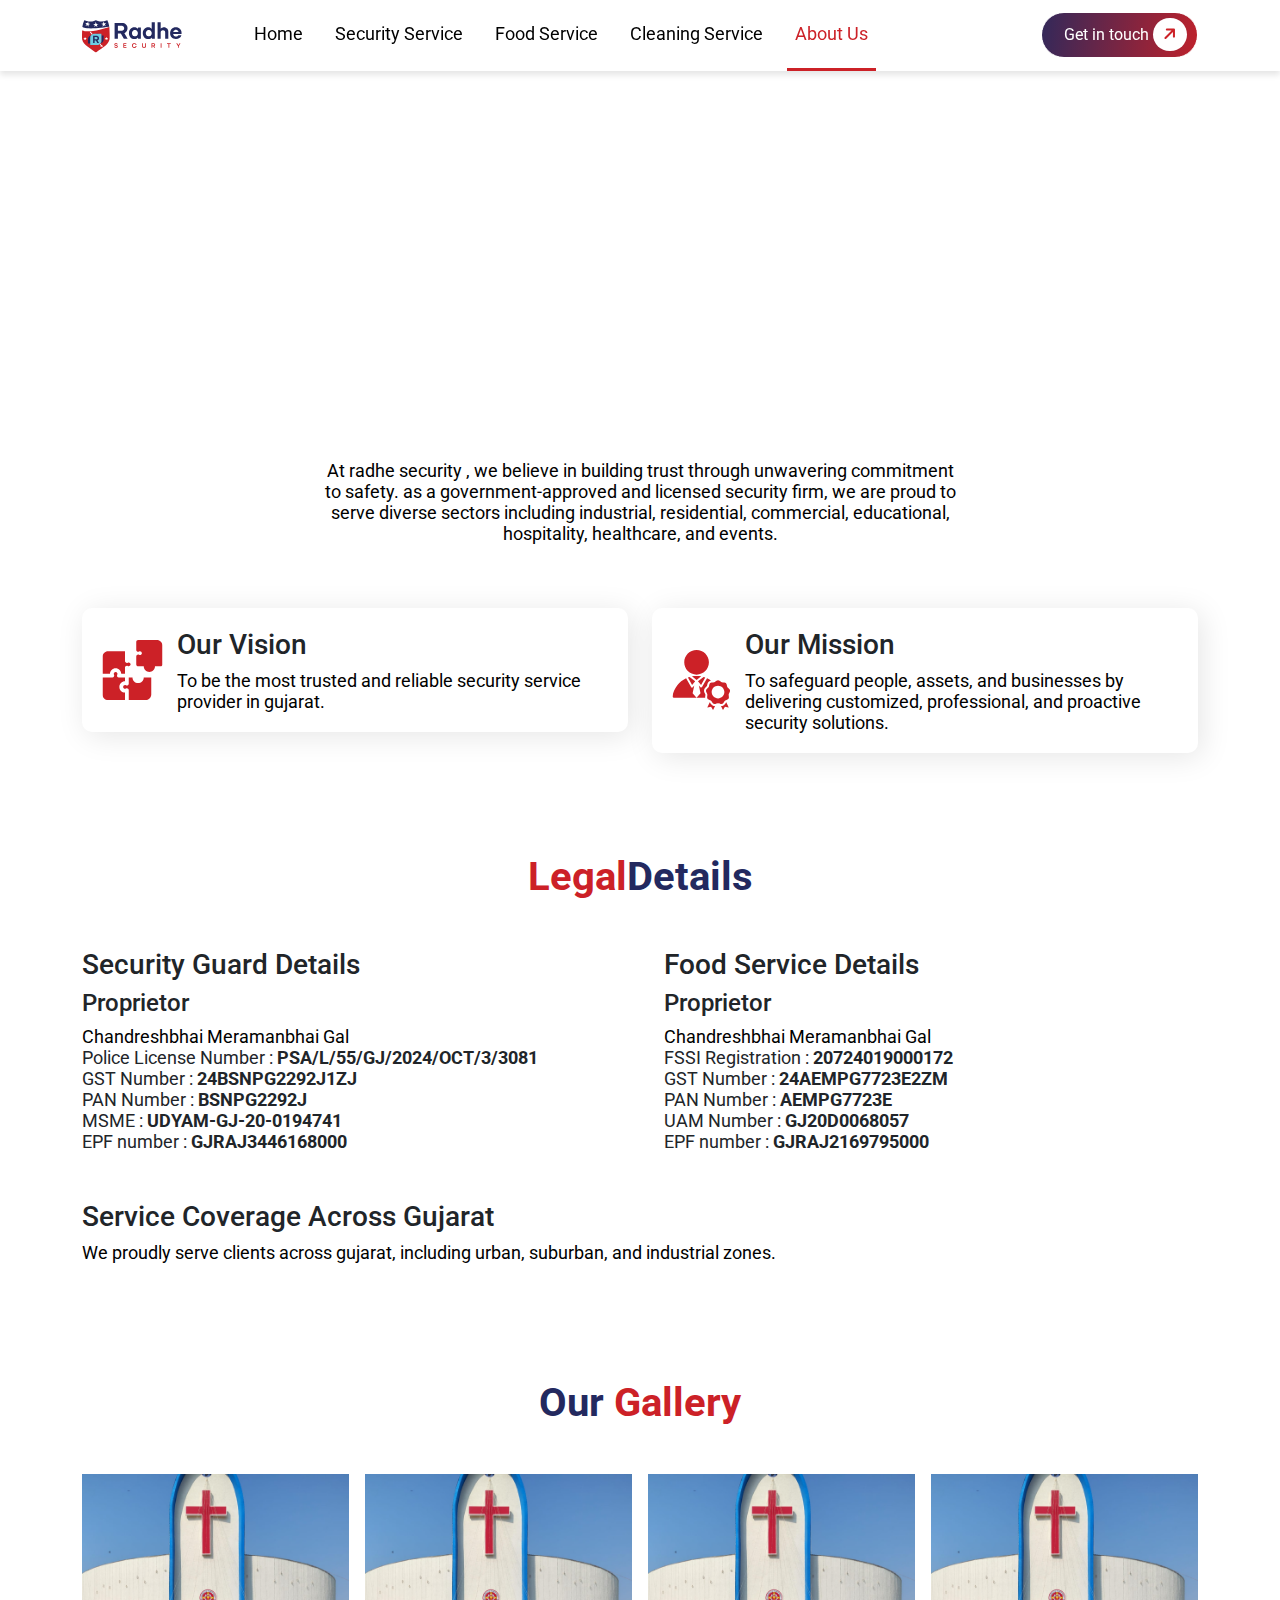
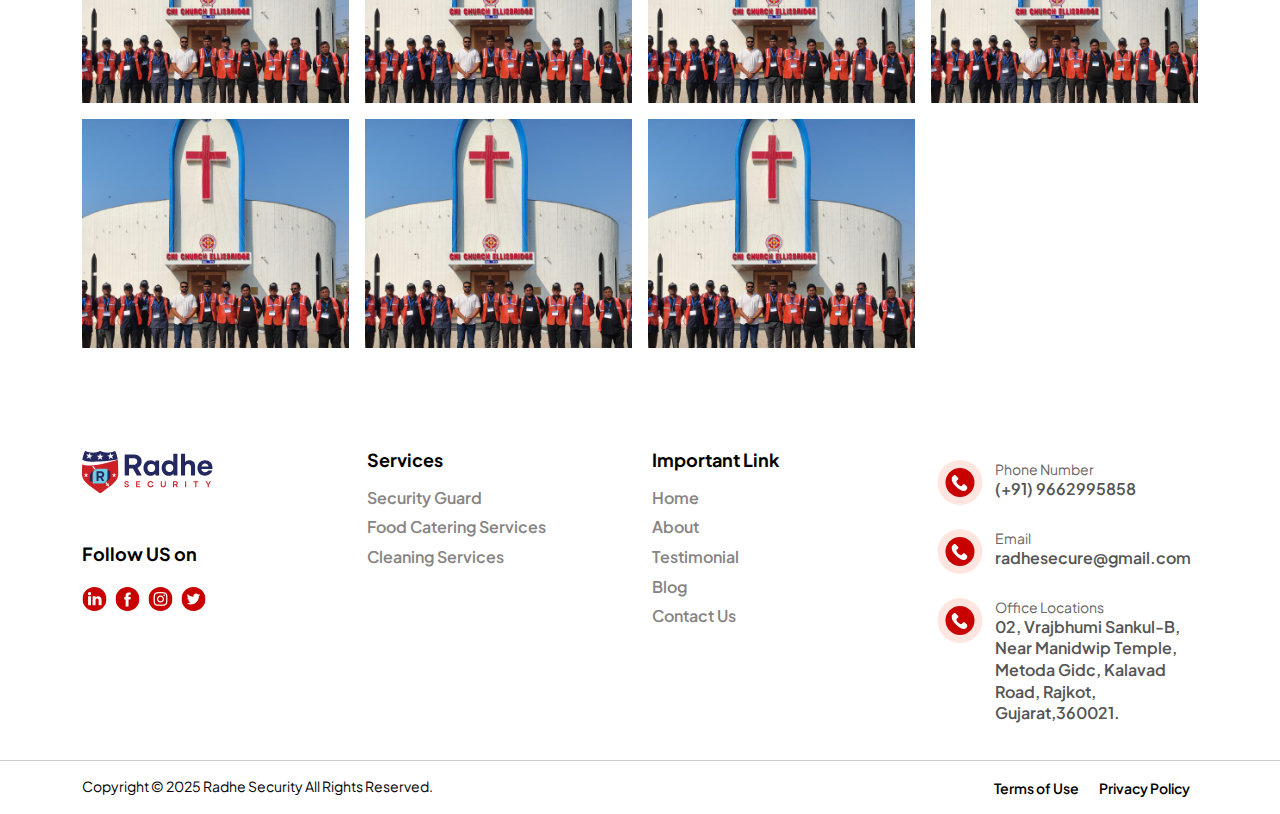
==== aboutus.html @ 1070ee82 "Add files via upload" ====
<!DOCTYPE html>
<html lang="en">

<head>
    <meta charset="UTF-8">
    <meta name="viewport" content="width=device-width, initial-scale=1.0">
    <title>Radhe Security</title>
    <link rel="preconnect" href="https://fonts.googleapis.com">

    <link href="css/bootstrap.min.css" rel="stylesheet">
    <link href="css/style.css" rel="stylesheet">
    <link href="css/responsive.css" rel="stylesheet">
    <!-- <link rel="stylesheet" href="https://cdnjs.cloudflare.com/ajax/libs/OwlCarousel2/2.3.4/assets/owl.carousel.min.css"> -->
    <!-- <link rel="stylesheet"
        href="https://cdnjs.cloudflare.com/ajax/libs/OwlCarousel2/2.3.4/assets/owl.theme.default.min.css"> -->
        <!-- <link rel="stylesheet" href="https://unpkg.com/swiper/swiper-bundle.min.css" /> -->
        <link href="https://cdnjs.cloudflare.com/ajax/libs/font-awesome/6.6.0/css/all.min.css" rel="stylesheet">
    <link
        href="https://fonts.googleapis.com/css2?family=Geist+Mono:wght@100..900&family=Plus+Jakarta+Sans:ital,wght@0,200..800;1,200..800&family=Roboto:ital,wght@0,100;0,300;0,400;0,500;0,700;0,900;1,100;1,300;1,400;1,500;1,700;1,900&family=Sora:wght@100..800&display=swap"
        rel="stylesheet">
        <!-- jQuery -->
<script src="https://code.jquery.com/jquery-3.6.0.min.js"></script>

<!-- Owl Carousel CSS -->
<link rel="stylesheet" href="https://cdnjs.cloudflare.com/ajax/libs/OwlCarousel2/2.3.4/assets/owl.carousel.min.css">

<!-- Owl Carousel Theme -->
<link rel="stylesheet" href="https://cdnjs.cloudflare.com/ajax/libs/OwlCarousel2/2.3.4/assets/owl.theme.default.min.css">



</head>

<body>
    <div class="main">
        <header class="header sticky-navbar">
            <div class="container">
                <nav class="navbar navbar-expand-lg navbar-light ">
                    <!-- Logo -->
                    <a class="navbar-brand" href="index.html">
                        <img src="img/radhe_Security_logo.svg" alt="radhe_Security" width="100">
                    </a>

                    <!-- Toggler for mobile view -->
                    <button class="navbar-toggler" type="button" data-bs-toggle="collapse" data-bs-target="#navbarNav"
                        aria-controls="navbarNav" aria-expanded="false" aria-label="Toggle navigation">
                        <span class="navbar-toggler-icon"></span>
                    </button>

                    <!-- Navbar links -->
                    <div class="collapse navbar-collapse" id="navbarNav">
                        <ul class="navbar-nav me-auto ms-0 ms-md-5">
                            <li class="nav-item">
                                <a class="nav-link " href="index.html">Home</a>
                            </li>
                            <li class="nav-item">
                                <a class="nav-link" href="#">Security Service</a>
                            </li>
                            <li class="nav-item">
                                <a class="nav-link" href="#">Food Service</a>
                            </li>
                            <li class="nav-item">
                                <a class="nav-link" href="#">Cleaning Service</a>
                            </li>
                            <li class="nav-item">
                                <a class="nav-link active" href="aboutus.html">About Us</a>
                            </li>
                        </ul>
                        <!-- Optional Right-Side Button -->
                        <div class="d-lg-flex align-items-center ms-lg-3">
                            <a href="contact.html" class="btn get_btn">Get in touch <span><i
                                        class="fa-solid fa-arrow-right"></i></span></a>
                        </div>
                    </div>
                </nav>
            </div>
        </header>
        <section class="section_pt section_pb banner_hed">
            <div class="container">
                <div class="row">
                    <div class="col-md-12 position-relative">
                        <h1 class="banner_title mb-4 text-center">
                            About us                      
                          </h1>
                    </div>
                </div>
            </div>
        </section>
        <section class="section_pt about_integrity_card"> 
           <div class="container">
            <div class="row text-center mb-5 justify-content-center">
                <p class="col-md-7">
                    At radhe security , we believe in building trust through unwavering commitment to safety. as a government-approved and licensed security firm, we are proud to serve diverse sectors including industrial, residential, commercial, educational, hospitality, healthcare, and events.
                </p>
            </div>
            <div class="row">
                <div class="col-md-6 ">
                    <div class="d-flex service_card">
                        <div class="">
                            <img src="./img/integrity.svg" alt="">
                        </div>
                        <div>
                            <h3>Our Vision</h3>
                            <p class="mb-0">To be the most trusted and reliable security service provider in gujarat.</p>
                        </div>
                    </div>
                </div>
                <div class="col-md-6 ">
                    <div class="d-flex service_card">
                        <div class="">
                            <img src="./img/professionalism.svg" alt="">
                        </div>
                        <div>
                            <h3>Our Mission</h3>
                            <p class="mb-0">To safeguard people, assets, and businesses by delivering customized, professional, and proactive security solutions.</p>
                        </div>
                    </div>
                </div>
              </div>
           </div>
        </section>
        <section class="section_pt"> 
            <div class="container">
                <div class="row">
                    <h2 class="service_title  text-center mb-5">
                        <span class="red_text">Legal</span>Details
                    </h2>
                </div>
             <div class="row g-5">
                 <div class="col-md-6 ">
                     <h3 class="details_title">Security Guard Details</h3>
                     <div class=" details_card">
                        <div class=" details_card_hed">
                            <h4 class="details_card_subtitle">Proprietor</h4>
                            <p class="mb-0">Chandreshbhai Meramanbhai Gal</p>
                        </div>
                        <div class="details_card_body">
                            <div class="details_card_text">
                                <span class="ft_size_16">Police License Number  :</span>
                                <b> PSA/L/55/GJ/2024/OCT/3/3081</b>

                            </div>
                            <div class="details_card_text">
                                <span class="ft_size_16">GST Number  :</span>
                                <b>24BSNPG2292J1ZJ</b>

                            </div>
                            <div class="details_card_text">
                                <span class="ft_size_16">PAN Number  :</span>
                                <b>BSNPG2292J</b>
    
                            </div>
                            <div class="details_card_text">
                                <span class="ft_size_16">MSME  :</span>
                                <b>UDYAM-GJ-20-0194741</b>

                            </div>
                            <div class="details_card_text">
                                <span class="ft_size_16">EPF number   :</span>
                                <b>GJRAJ3446168000</b>

                            </div>
                          
                        </div>
                     </div>
                 </div>
                 <div class="col-md-6 ">
                    <h3 class="details_title">Food Service Details</h3>
                    <div class=" details_card">
                       <div class=" details_card_hed">
                           <h4 class="details_card_subtitle">Proprietor</h4>
                           <p class="mb-0">Chandreshbhai Meramanbhai Gal</p>
                       </div>
                       <div class="details_card_body">
                           <div class="details_card_text">
                               <span class="ft_size_16">FSSI Registration  :</span>
                               <b> 20724019000172</b>

                           </div>
                           <div class="details_card_text">
                               <span class="ft_size_16">GST Number  :</span>
                               <b>24AEMPG7723E2ZM</b>

                           </div>
                           <div class="details_card_text">
                               <span class="ft_size_16">PAN Number  :</span>
                               <b>AEMPG7723E</b>

                           </div>
                           <div class="details_card_text">
                               <span class="ft_size_16">UAM Number  :</span>
                               <b>GJ20D0068057</b>

                           </div>
                           <div class="details_card_text">
                            <span class="ft_size_16">EPF number   :</span>
                            <b>GJRAJ2169795000</b>

                        </div>
                       </div>
                    </div>
                </div>
               </div>
               <div class="row mt-5">
                <div class="about_service">
                    <h3 class="about_service_title">Service Coverage Across Gujarat</h3>
                    <p>We proudly serve clients across gujarat, including urban, suburban, and industrial zones.</p>
                </div>
               </div>
            </div>
         </section>
         <section class="section_pt">
            <div class="container">
                <h2 class="service_title mb-5 text-center">
                    Our <span class="red_text">Gallery</span>
                </h2>
                <div class="row g-3">
                   <div class="col-md-3">
                    <img src="img/gallery/gallery-1.png" class="img-fluid w-100" alt="">
                   </div>
                   <div class="col-md-3">
                    <img src="img/gallery/gallery-1.png" class="img-fluid w-100" alt="">
                   </div>
                   <div class="col-md-3">
                    <img src="img/gallery/gallery-1.png" class="img-fluid w-100" alt="">
                   </div>
                   <div class="col-md-3">
                    <img src="img/gallery/gallery-1.png" class="img-fluid w-100"  alt="">
                   </div>
                   <div class="col-md-3">
                    <img src="img/gallery/gallery-1.png" class="img-fluid w-100" alt="">
                   </div>
                   <div class="col-md-3">
                    <img src="img/gallery/gallery-1.png" class="img-fluid w-100" alt="">
                   </div>
                   <div class="col-md-3">
                    <img src="img/gallery/gallery-1.png" class="img-fluid w-100" alt="">
                   </div>
                </div>
            </div>
         </section>
        <footer class="text-white text-center section_mt text-lg-start">
            <!-- Grid container -->
            <div class="container pb-4">
                <div class="footer_body">
                    <!--Grid row-->
                    <div class="row mt-4">
                        <div class="col-md-3">
                            <div class="">
                                <img src="img/radhe_Security_logo.svg" alt="radhe_Security_logo">
                                <h3 class="ft_title mt-5">Follow US on</h3>

                                <div class="fl-icon-group">

                                    <span class="fl-icon">
                                        <a href="#" target="_blank" rel="noopener">
                                            <img src="img/linkedin.svg" alt="linkedin"> </a>
                                    </span>
                                    <span class="fl-icon">
                                        <a href="#" target="_blank" rel="noopener">
                                            <img src="img/facebook.svg" alt="facebook"> </a>
                                    </span>
                                    <span class="fl-icon">
                                        <a href="#" target="_blank" rel="noopener">
                                            <img src="img/instagram.svg" alt="instagram"> </a>
                                    </span>

                                    <span class="fl-icon">
                                        <a href="#" target="_blank" rel="noopener">
                                            <img src="img/twitter.svg" alt="twitter">
                                        </a>
                                    </span>
                                </div>
                            </div>
                        </div>
                        <div class="col-md-3">
                            <h3 class="ft_title">Services</h3>
                            <ul class="ft_item">
                                <li class="ft_link">
                                    <a href="" class="ft_a">Security Guard</a>
                                </li>
                                <li class="ft_link">
                                    <a href="" class="ft_a">
                                        Food Catering Services
                                    </a>
                                </li>
                                <li class="ft_link">
                                    <a href="" class="ft_a">
                                        Cleaning Services
                                    </a>
                                </li>
                            </ul>
                        </div>

                        <div class="col-md-3">
                            <h3 class="ft_title">Important Link</h3>
                            <ul class="ft_item">
                                <li class="ft_link">
                                    <a href="" class="ft_a">Home</a>
                                </li>
                                <li class="ft_link">
                                    <a href="" class="ft_a">
                                        About
                                    </a>
                                </li>
                                <li class="ft_link">
                                    <a href="" class="ft_a">
                                        Testimonial
                                    </a>
                                </li>
                                <li class="ft_link">
                                    <a href="" class="ft_a">
                                        Blog
                                    </a>
                                </li>
                                <li class="ft_link">
                                    <a href="" class="ft_a">
                                        Contact Us
                                    </a>
                                </li>
                            </ul>
                        </div>
                        <div class="col-md-3">
                            <ul class="contet_ft">
                                <li class="ft_link">
                                    <div>
                                        <img src="img/phone_ft.svg" alt="phone">
                                    </div>
                                    <div>
                                        <p class="ft_p mb-0">Phone Number</p>
                                        <a href="tel:+919662995858" class="ft_a">(+91) 9662995858</a>
                                    </div>
                                </li>
                                <li class="ft_link">
                                    <div>
                                        <img src="img/phone_ft.svg" alt="Email">
                                    </div>
                                    <div>
                                        <p class="ft_p mb-0">Email</p>
                                        <a href="mailto:radhesecure@gmail.com" class="ft_a">radhesecure@gmail.com</a>
                                    </div>
                                </li>
                                <li class="ft_link">
                                    <div>
                                        <img src="img/phone_ft.svg" alt="Locations">
                                    </div>
                                    <div>
                                        <p class="ft_p mb-0">Office Locations</p>
                                        <a href="" class="ft_a">
                                            02, Vrajbhumi Sankul-B, Near Manidwip
                                            Temple, Metoda Gidc, Kalavad Road,
                                            Rajkot, Gujarat,360021.</a>
                                    </div>
                                </li>
                            </ul>
                        </div>
                    </div>
                    <!--Grid row-->
                </div>
            </div>
            <!-- Grid container -->

            <!-- Copyright -->
            <div class="Copyright p-3">
                <div class="container">
                    <div class="ft_Copyright">
                        <p class="mb-0">
                            Copyright © 2025 Radhe Security All Rights Reserved.

                        </p>
                        <div class="">
                            <a class="ft_a  mx-2" href="#">Terms of Use</a>
                            <a class="ft_a mx-2" href="#"> Privacy Policy</a>

                        </div>
                    </div>
                </div>
            </div>
            <!-- Copyright -->
        </footer>
    </div>
    <!-- Optional JavaScript for Scroll Effect -->
    <script>
        document.addEventListener("scroll", function () {
            const navbar = document.querySelector(".sticky-navbar");
            if (window.scrollY > 50) {
                navbar.classList.add("scrolled");
            } else {
                navbar.classList.remove("scrolled");
            }
        });
    </script>
    <!-- <script src="https://cdnjs.cloudflare.com/ajax/libs/jquery/3.0.0/jquery.min.js"></script> -->
    <!-- <script src="https://unpkg.com/swiper/swiper-bundle.min.js"></script> -->
     <!-- Owl Carousel JS -->
<script src="https://cdnjs.cloudflare.com/ajax/libs/OwlCarousel2/2.3.4/owl.carousel.min.js"></script>
    <script src="js/main.js"></script>
    <script src="js/bootstrap.min.js"></script>
    <script>
    </script>
</body>

</html>
---- css/style.css ----
/* @font-face {
    font-family: "Monument Extended";
    src: url("../font/MonumentExtended-FreeForPersonalUse/MonumentExtended-Regular.otf") format("opentype");
    font-weight: normal;
    font-style: normal;
} */
:root {
    --color-white: #fff;
    --black:#000;
    --color-red:#CC2127;
    --ft-gray:#878484;
    --color-blue:#23295F;
    --light-red:#FFF5F5;
    /* --color-black-500: #444;
    --header-dropdown-bg:#222;
    --dropdown-list:#BBB;
    --dropdown-paragraph:#DDD;
    --red-dropdown-menu:#C52030;
    --counter-color:#2F2B25;
    --our-p:#FF6961;
    --noactiv-tab:#FFBAB7;
    --ft_bg:#EEEEEE;
    --purple:#282663; */

}
body {
    font-family: "Roboto", sans-serif;
    font-style: normal;
    line-height: normal;
    background: var(--color-white);
    font-size: 18px;
}

p {
font-style: normal;
font-weight: 400;
line-height: normal;
color: var(--black);

}
   /* Sticky Navbar */
   .sticky-navbar {
    position: sticky;
    top: 0;
    z-index: 1000;
    background-color: #fff;
    box-shadow: 0 4px 6px rgba(0, 0, 0, 0.1);
    transition: all 0.3s ease-in-out;
}

/* Change background color when scrolled */
.sticky-navbar.scrolled {
    background-color: #f8f9fa;
    box-shadow: 0 4px 8px rgba(0, 0, 0, 0.2);
}
.navbar{
    padding-top: 0px;
    padding-bottom: 0px;
}
.navbar-light .navbar-nav .nav-link.active
{ 
   border-bottom: 3px solid var(--color-red);
}
.navbar-light .navbar-nav .nav-link.active,
.navbar-light .navbar-nav .nav-link:hover {
   color: var(--color-red);
}
.navbar-light .navbar-nav {
    gap: 16px;
}
.navbar-light .navbar-nav .nav-link {
    color: var(--black);
    font-size: 18px;
    font-weight: 400;
    /* text-transform: uppercase; */
    line-height: 23.99px; /* 133.278% */
    padding-top: 22px;
    padding-bottom: 22px;

}

.banner-body {
    padding-bottom: 10%;
}
.btn_white{
    /* border: 1px solid #FFF; */
    background: #FFF;
        color: var(--black);
        padding: 10px 10px 10px 22px;
        border-radius: 80px;
        border: 1px solid var(--color-white);
        display: block;
        width: fit-content;
        text-decoration: none;
        /* margin-top: 20px; */
        position: relative;
        overflow: hidden;
        transition: all 0.4s ease-in-out;
        z-index: 1;
        /* background: var(--Grediant, linear-gradient(99deg, #23295F -11.11%, #CC2127 110.3%)); */
}
.btn_white span {
    color: var(--color-white);
    border-radius: 80px;
    padding: 7px 10px;
    background: var(--Grediant, linear-gradient(99deg, #23295F -11.11%, #CC2127 110.3%));
    }
    .btn_white span i {
        transform: rotate(-45deg);
        transition: transform 0.3s ease;
    }
    .btn_white:hover span i {
        transform: translateX(1px);
    }
    .btn_white:hover {
        color: var(--black);
        
    }
.get_btn {
    color: var(--color-white);
    padding: 10px 10px 10px 22px;
    border-radius: 80px;
    border: 1px solid var(--color-white);
    display: block;
    width: fit-content;
    text-decoration: none;
    /* margin-top: 20px; */
    position: relative;
    overflow: hidden;
    transition: all 0.4s ease-in-out;
    z-index: 1;
    background: var(--Grediant, linear-gradient(99deg, #23295F -11.11%, #CC2127 110.3%));
}
.get_btn:hover {
    color: var(--color-white);
    
}
.get_btn span{
    background: var(--color-white);
    border-radius: 80px;
    padding: 7px 10px;
    color: #cc2127;
}
.get_btn span i{
    transform: rotate(-45deg);
    transition: transform 0.3s ease;

}
.get_btn:hover span i {
    transform: translateX(1px);
}
/* footer */
.footer_body ul, .ft_info ul {
list-style: none;
    padding: 0;
    margin: 0;
}
.ft_title {
    color: var(--black);
font-family: "Plus Jakarta Sans";
font-size: 18px;
font-style: normal;
font-weight: 700;
line-height: normal;
margin-bottom: 12px;
}
.ft_a{
    color: var(--ft-gray);
font-family: "Plus Jakarta Sans";
text-decoration: none;
font-size: 16px;
font-style: normal;
font-weight: 600;
line-height: 135.4%; /* 21.664px */
transition: all 0.5s;

}
.ft_link{
    padding:4px 0px ;
}
.ft_p{
    font-family: "Plus Jakarta Sans";
    color: #666;
    font-size: 14px;
}
.contet_ft .ft_link{
display: flex;
gap: 12PX;
padding: 12px 0px ;
}
.contet_ft .ft_a{
    color: #555;
}
footer .ft_item .ft_a:hover {
    padding-left: 5px;
    transition: all 0.5s;
    color: var(--color-blue);
}
.fl-icon-group .fl-icon {
    margin-bottom: 10px;
    margin-top: 10px;

}
.fl-icon-group {
    display: flex;
gap: 8px;
}
.ft_Copyright{
    display: flex;
    justify-content: space-between;
}
.ft_Copyright .ft_a{
    color: var(--black);
    font-size: 14px;
}
.Copyright{
    border-top: 1px solid #CBCBCB;
}
.Copyright p{

font-family: "Plus Jakarta Sans";
font-size: 14px;

}

/* home */
.section_pt{
    padding-top: 100px;
}
.section_pb{
    padding-bottom: 100px;
}
.Primary_red{
    color: var(--color-red);
}
.Secondary_blue{
    color: var(--color-blue);
}
.common_head{
    color: var(--color-blue);
    text-align: center;
    font-size: 47.566px;
    font-style: normal;
    font-weight: 700;
    margin-bottom: 30px;
    line-height: 64.8px; /* 136.231% */
}
.sub_common_head{
    display: flex;
padding: 10px;
justify-content: center;
align-items: center;
gap: 10px;
color: var(--color-blue);
    border-radius: 100px;
background: #FFF;
font-size: 22px;

}
.banner_title{
color: var(--color-red);
font-size: 47.566px;
font-style: normal;
font-weight: 700;
line-height: 64.8px;
}
.gradient_bg{
  border-radius: 30px;
  background: var(--Grediant, linear-gradient(99deg, #23295F -11.11%, #CC2127 110.3%));
}
.section_mt{
    margin-top: 100px;
}
.pt_100{
   padding:100px 0px; 
}
.success_img{
    position: absolute;
    bottom: 0px;
}
.gradient_bg h2{
    color: var(--color-white);
font-family: "Plus Jakarta Sans";
font-size: 35px;
font-style: normal;
font-weight: 700;
line-height: normal;
}
.banner_title{
    color: var(--color-white);
font-size: 50px;
font-style: normal;
font-weight: 700;
line-height: 65px; /* 130% */
}
.banner_wrapper{
    background: url(../img/banner_bg.svg),
    linear-gradient(248deg, #CC2127 -2.62%, #23295F 99.31%);
background-size: auto;
background-position: left;
background-repeat: no-repeat;

}
.banner_1 img{
    position: absolute;
    right: 0px;
    bottom: -61px;
}
.banner_2 img{
    position: absolute;
    left: 12%;
    bottom: 11px;
}
.light_red{
    background: var(--light-red);
}
.integrity_card_pt{
    padding: 50px 0px;
}
.integrity_card{
gap: 20px;
padding: 0px 30px;
}
.integrity_card h3{
    color: var(--black);
font-size: 22px;
font-style: normal;
font-weight: 600;
line-height: normal;
}
.integrity_card_pt .col-md-4{
    border-right: 1px solid var(--color-red);
}
.integrity_card_pt .col-md-4:last-child{
    border-right: none;
}
.service_content{
    padding: 40px;
    padding-top: 70px;
}
.service_title{
color:var(--color-blue);
font-size: 40px;
font-style: normal;
font-weight: 700;
line-height: normal;
margin-bottom: 20px;
}
.light_blue{
    color: #62B6FF;
}
.green_text{
    color: #0A9100;
}
.red_text{
    color: var(--color-red);
}
.service_wrapper{
    background: #E2FAFF;
}
.food_bg{
    background: #F4FFF5;

}
.service_card{
   display: flex;
   padding: 20px;
   align-items: center;
   gap: 14px;
   border-radius: 10px;
   background: #FFF;
   box-shadow: 4px 4px 29.6px 0px rgba(0, 0, 0, 0.10);
   align-items: center;
}

.light_btn{
    gap: 10px;
    background: #62B6FF;
    color: var(--color-white);
}
.light_btn span{
    background: var(--color-white);
    color:#62B6FF ;
}
.Food_btn{
    gap: 10px;
    background: #0A9100;
    color: var(--color-white);
}
.Food_btn span{
    background: var(--color-white);
    color:#0A9100 ;
}
.read_more_btn{
    border: none;
    background: transparent;
  color: var(--color-red);
}
.read_more_btn:hover{
    color: var(--color-red);
}
.read_more_btn span{
background: #23295F;
color: var(--color-white);

}
.red_btn{
    gap: 10px;
    background: var(--color-red);
    color: var(--color-white);
}
.red_btn span{
    background: var(--color-white);
    color:var(--color-red) ;
}
.cleaning_colum{
    background: url(../img/cleaningservices.png) no-repeat 0 0;
    background-size: cover;
    background-position: center;
}
.food_colum{
    background: url(../img/foodservices.png) no-repeat 0 0;
    background-size: cover;
    background-position: center;
}
.offering_services_card{
    display: flex;
padding: 16px;
flex-direction: column;
align-items: flex-start;
gap: 22px;
border-radius: 20px;
background: #FFF;

/* CArd Shadow */
/* box-shadow: 2px 4px 75.8px 0px rgba(0, 0, 0, 0.15); */
}
.offering_card_title{
    color: var(--black);
font-size: 22px;
font-style: normal;
font-weight: 600;
line-height: normal;
}
.counter{
    text-align: center;
    display: flex;
    align-items: center;
    /* justify-content: center; */
    /* background: #e6e6e7; */
    /* padding: 40px 0px; */
    /* width: 100%; */
    gap: 25px;
  }
  .counter .item{
    /* background: #fff; */
    /* width: 200px; */
    padding: 40px 0px;
    margin: 10px;
    text-align: center;
    /* border-radius: 20px; */
    /* -webkit-box-shadow: 0px 0px 38px -8px rgba(0,0,0,0.34); */
  /* -moz-box-shadow: 0px 0px 38px -8px rgba(0,0,0,0.34); */
  /* box-shadow: 0px 0px 38px -8px rgba(0,0,0,0.34); */
  } 
  .counter .item .count{
    color: var(--black);
    margin-bottom: 5px;
    font-size: 50px;
  }
  .counter .item h3{
    /* color: #4f4e28; */
    text-transform: capitalize;
    font-size: 20px;
  }
  .counter .item span{
    color: #FF3A2D;
    font-size: 50px;
    font-style: normal;
    font-weight: 700;
    line-height: 42.01px;
  }
  .security_item{
    text-align: center;
  }
  .counter .item_2{
    left: -44%;
    background: var(--color-red);
    color: var(--color-white);
    border-radius: 100px;
    padding: 35px 40px;
    top: 26%;
  }
---- css/responsive.css ----
@media only screen and (max-width: 768px){
 
}
@media only screen and (min-width: 320px) and (max-width: 375px) {

}

@media (min-width: 1600px) {
    .container, .container-lg, .container-md, .container-sm, .container-xl, .container-xxl {
        max-width: 1600px;
    }
   
}
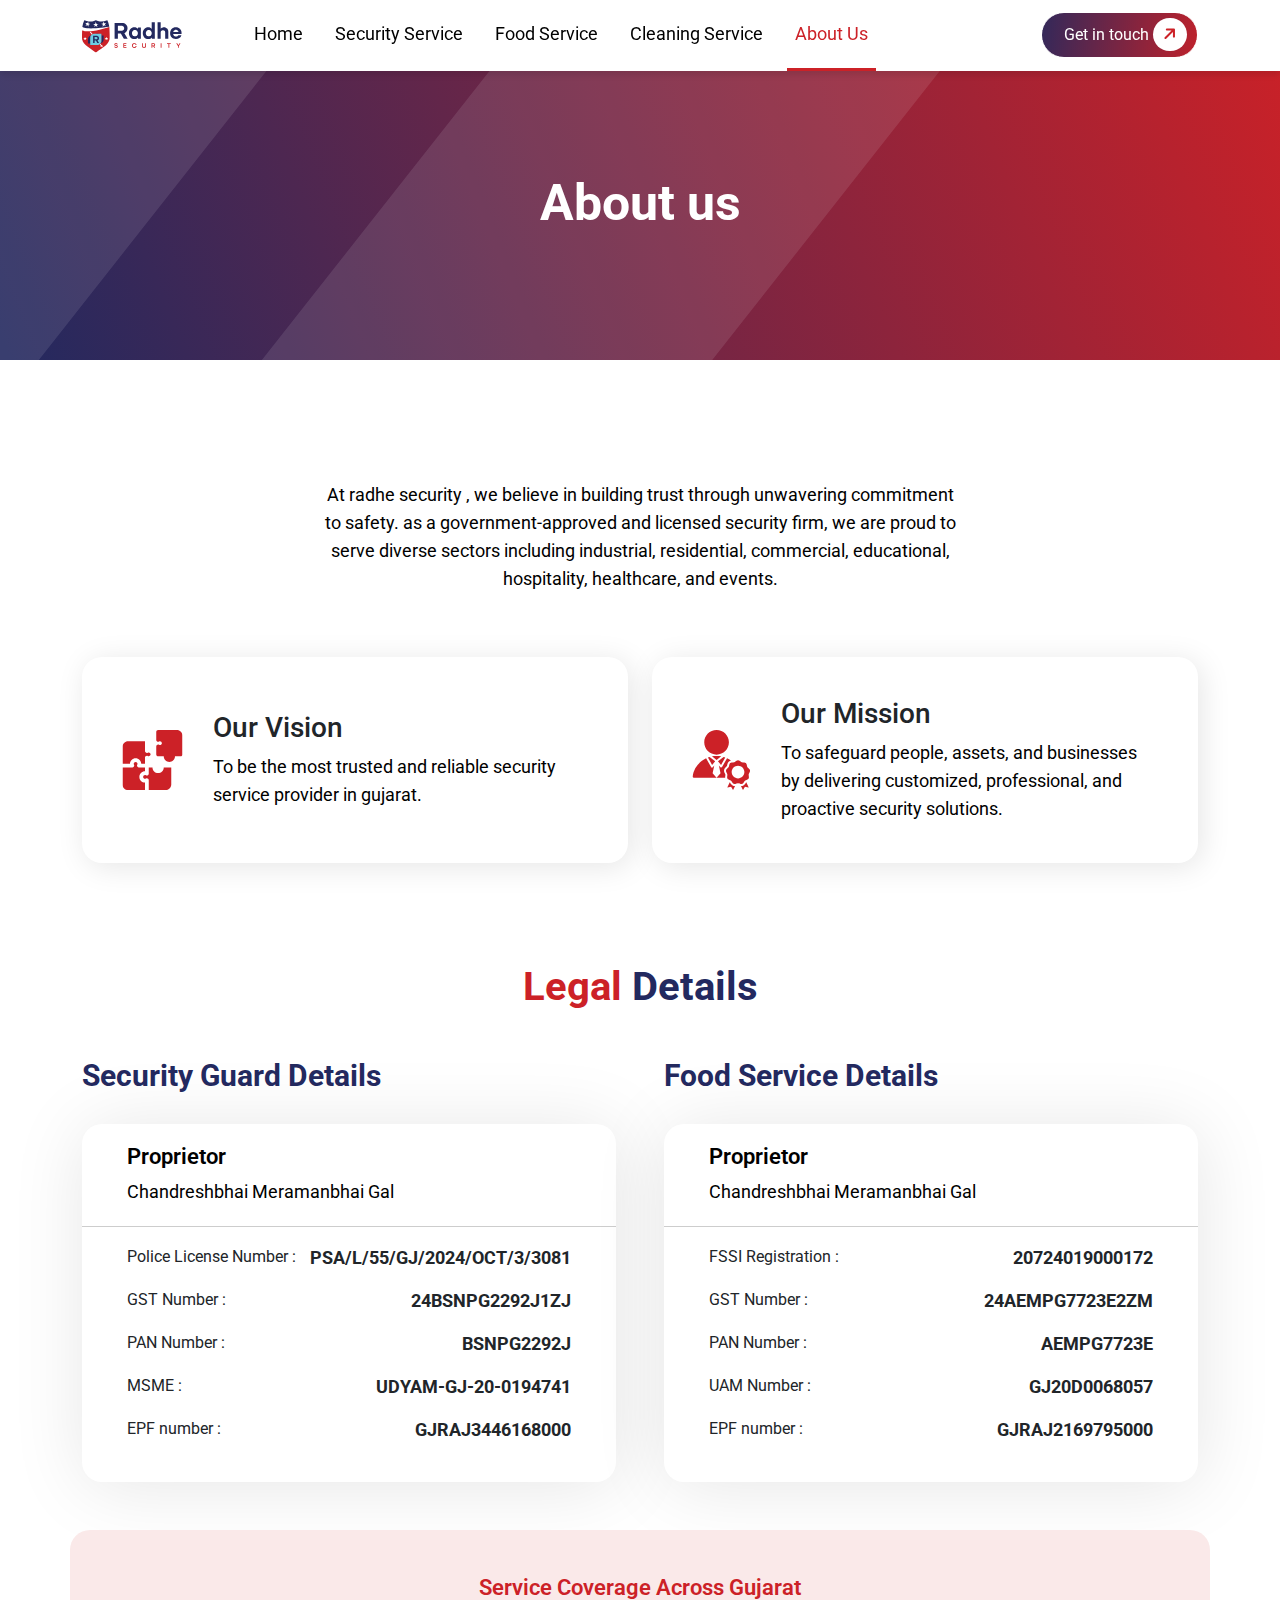
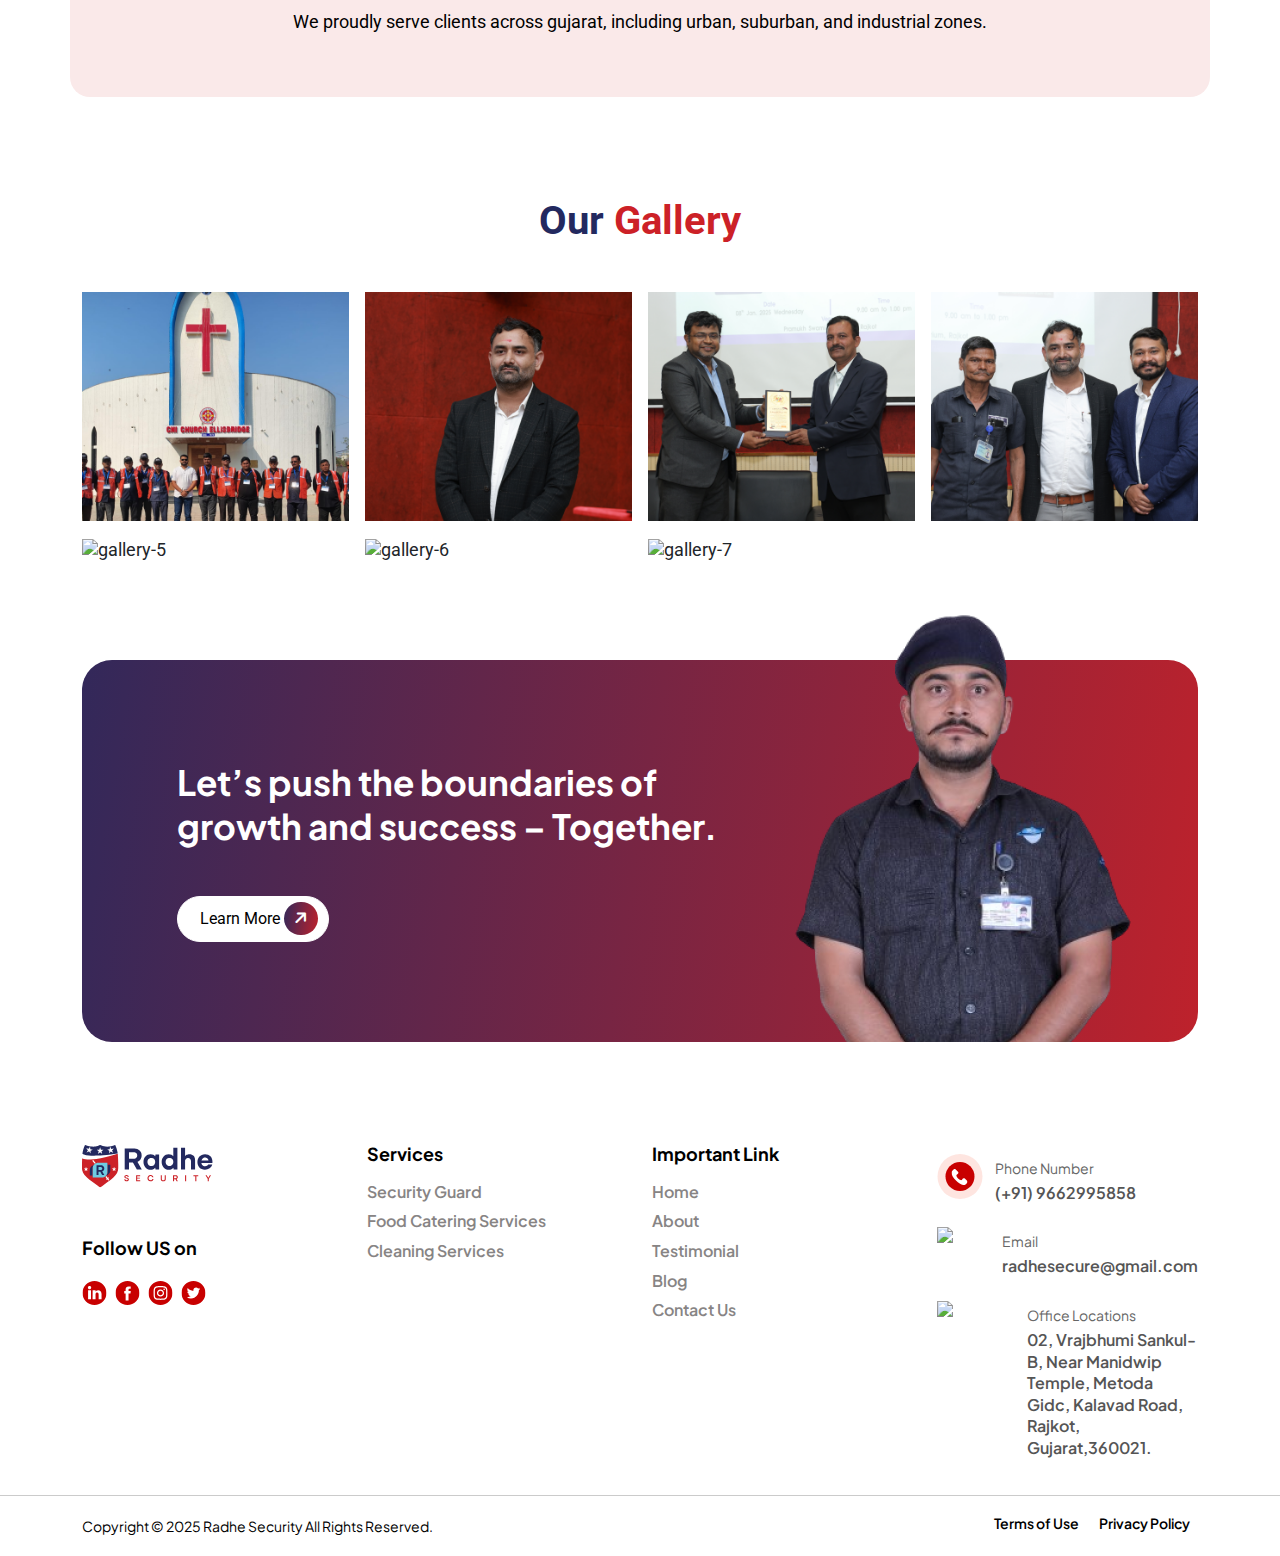
==== commit d7d46bca: "Update aboutus.html" ====
--- a/aboutus.html
+++ b/aboutus.html
@@ -35,41 +35,70 @@
     <div class="main">
         <header class="header sticky-navbar">
             <div class="container">
-                <nav class="navbar navbar-expand-lg navbar-light ">
+                <nav class="navbar navbar-expand-lg navbar-light">
                     <!-- Logo -->
                     <a class="navbar-brand" href="index.html">
                         <img src="img/radhe_Security_logo.svg" alt="radhe_Security" width="100">
                     </a>
-
-                    <!-- Toggler for mobile view -->
-                    <button class="navbar-toggler" type="button" data-bs-toggle="collapse" data-bs-target="#navbarNav"
-                        aria-controls="navbarNav" aria-expanded="false" aria-label="Toggle navigation">
+        
+                    <!-- Toggler for Mobile View -->
+                    <button class="navbar-toggler" type="button" data-bs-toggle="offcanvas" data-bs-target="#mobileNavbar"
+                        aria-controls="mobileNavbar" aria-expanded="false" aria-label="Toggle navigation">
                         <span class="navbar-toggler-icon"></span>
                     </button>
-
-                    <!-- Navbar links -->
-                    <div class="collapse navbar-collapse" id="navbarNav">
+        
+                    <!-- Desktop Navbar (Visible on Large Screens) -->
+                    <div class="collapse navbar-collapse d-none d-lg-block" id="desktopNavbar">
                         <ul class="navbar-nav me-auto ms-0 ms-md-5">
                             <li class="nav-item">
                                 <a class="nav-link " href="index.html">Home</a>
                             </li>
                             <li class="nav-item">
-                                <a class="nav-link" href="#">Security Service</a>
+                                <a class="nav-link" href="services.html">Security Service</a>
                             </li>
                             <li class="nav-item">
-                                <a class="nav-link" href="#">Food Service</a>
+                                <a class="nav-link" href="food-service.html">Food Service</a>
                             </li>
                             <li class="nav-item">
-                                <a class="nav-link" href="#">Cleaning Service</a>
+                                <a class="nav-link" href="cleaning-service.html">Cleaning Service</a>
                             </li>
                             <li class="nav-item">
                                 <a class="nav-link active" href="aboutus.html">About Us</a>
                             </li>
                         </ul>
-                        <!-- Optional Right-Side Button -->
+                        <!-- Right-Side Button -->
                         <div class="d-lg-flex align-items-center ms-lg-3">
-                            <a href="contact.html" class="btn get_btn">Get in touch <span><i
-                                        class="fa-solid fa-arrow-right"></i></span></a>
+                            <a href="contact-us.html" class="btn get_btn">Get in touch <span><i class="fa-solid fa-arrow-right"></i></span></a>
+                        </div>
+                    </div>
+        
+                    <!-- Offcanvas Menu (Visible Only on Mobile) -->
+                    <div class="offcanvas offcanvas-end d-lg-none" id="mobileNavbar">
+                        <div class="offcanvas-header">
+                            <button type="button" class="btn-close" data-bs-dismiss="offcanvas" aria-label="Close"></button>
+                        </div>
+                        <div class="offcanvas-body">
+                            <ul class="navbar-nav">
+                                <li class="nav-item">
+                                    <a class="nav-link " href="index.html">Home</a>
+                                </li>
+                                <li class="nav-item">
+                                    <a class="nav-link" href="services.html">Security Service</a>
+                                </li>
+                                <li class="nav-item">
+                                    <a class="nav-link" href="food-service.html">Food Service</a>
+                                </li>
+                                <li class="nav-item">
+                                    <a class="nav-link" href="cleaning-service.html">Cleaning Service</a>
+                                </li>
+                                <li class="nav-item">
+                                    <a class="nav-link active" href="aboutus.html">About Us</a>
+                                </li>
+                            </ul>
+                            <!-- Mobile Contact Button -->
+                            <div class="mt-3">
+                                <a href="contact-us.html" class="btn get_btn w-100">Get in touch</a>
+                            </div>
                         </div>
                     </div>
                 </nav>
@@ -86,6 +115,9 @@
                 </div>
             </div>
         </section>
+        <section class="counter-fluid p-0">
+              <img src="./img/about.png" alt="" class="img-fluid">   
+        </section>
         <section class="section_pt about_integrity_card"> 
            <div class="container">
             <div class="row text-center mb-5 justify-content-center">
@@ -123,7 +155,7 @@
             <div class="container">
                 <div class="row">
                     <h2 class="service_title  text-center mb-5">
-                        <span class="red_text">Legal</span>Details
+                        <span class="red_text">Legal </span>Details
                     </h2>
                 </div>
              <div class="row g-5">
@@ -216,36 +248,53 @@
                 </h2>
                 <div class="row g-3">
                    <div class="col-md-3">
-                    <img src="img/gallery/gallery-1.png" class="img-fluid w-100" alt="">
-                   </div>
-                   <div class="col-md-3">
-                    <img src="img/gallery/gallery-1.png" class="img-fluid w-100" alt="">
-                   </div>
-                   <div class="col-md-3">
-                    <img src="img/gallery/gallery-1.png" class="img-fluid w-100" alt="">
-                   </div>
-                   <div class="col-md-3">
-                    <img src="img/gallery/gallery-1.png" class="img-fluid w-100"  alt="">
-                   </div>
-                   <div class="col-md-3">
-                    <img src="img/gallery/gallery-1.png" class="img-fluid w-100" alt="">
-                   </div>
-                   <div class="col-md-3">
-                    <img src="img/gallery/gallery-1.png" class="img-fluid w-100" alt="">
-                   </div>
-                   <div class="col-md-3">
-                    <img src="img/gallery/gallery-1.png" class="img-fluid w-100" alt="">
+                    <img src="img/gallery/gallery-1.png" class="img-fluid w-100" alt="gallery-1">
+                   </div>
+                   <div class="col-md-3">
+                    <img src="img/gallery/gallery-2.png" class="img-fluid w-100" alt="gallery-2">
+                   </div>
+                   <div class="col-md-3">
+                    <img src="img/gallery/gallery-3.png" class="img-fluid w-100" alt="gallery-3">
+                   </div>
+                   <div class="col-md-3">
+                    <img src="img/gallery/gallery-4.png" class="img-fluid w-100"  alt="gallery-4">
+                   </div>
+                   <div class="col-md-3">
+                    <img src="img/gallery/gallery-5.png" class="img-fluid w-100" alt="gallery-5">
+                   </div>
+                   <div class="col-md-3">
+                    <img src="img/gallery/gallery-6.png" class="img-fluid w-100" alt="gallery-6">
+                   </div>
+                   <div class="col-md-3">
+                    <img src="img/gallery/gallery-7.png" class="img-fluid w-100" alt="gallery-7">
                    </div>
                 </div>
             </div>
          </section>
-        <footer class="text-white text-center section_mt text-lg-start">
+         <section class="section_mt  position-relative">
+            <div class="container">
+                <div class="gradient_bg">
+                    <div class="row ">
+                        <div class="col-md-6 offset-1">
+                            <div class="pt_100 ">
+                                <h2 class="mb-5">Let’s push the boundaries of growth and success – Together.</h2>
+                                <a href="#" class="btn btn_white">Learn More <span><i class="fa-solid fa-arrow-right"></i></span></a>
+                            </div>
+                        </div>
+                        <div class="col-md-5 d-flex justify-content-center">
+                            <img src="./img/img-1.png" alt="img-1" class="success_img">
+                        </div>
+                    </div>
+                </div>
+            </div>
+        </section>
+        <footer class="text-white  section_mt text-lg-start">
             <!-- Grid container -->
             <div class="container pb-4">
                 <div class="footer_body">
                     <!--Grid row-->
                     <div class="row mt-4">
-                        <div class="col-md-3">
+                        <div class="col-md-4 col-lg-3 mb-4 mb-md-0">
                             <div class="">
                                 <img src="img/radhe_Security_logo.svg" alt="radhe_Security_logo">
                                 <h3 class="ft_title mt-5">Follow US on</h3>
@@ -273,33 +322,33 @@
                                 </div>
                             </div>
                         </div>
-                        <div class="col-md-3">
+                        <div class="col-md-4 col-lg-3 mb-4 mb-md-0">
                             <h3 class="ft_title">Services</h3>
                             <ul class="ft_item">
                                 <li class="ft_link">
                                     <a href="" class="ft_a">Security Guard</a>
                                 </li>
                                 <li class="ft_link">
-                                    <a href="" class="ft_a">
+                                    <a href="food-service.html" class="ft_a">
                                         Food Catering Services
                                     </a>
                                 </li>
                                 <li class="ft_link">
-                                    <a href="" class="ft_a">
+                                    <a href="cleaning-service.html" class="ft_a">
                                         Cleaning Services
                                     </a>
                                 </li>
                             </ul>
                         </div>
 
-                        <div class="col-md-3">
+                        <div class="col-md-4 col-lg-3 mb-4 mb-md-0">
                             <h3 class="ft_title">Important Link</h3>
                             <ul class="ft_item">
                                 <li class="ft_link">
-                                    <a href="" class="ft_a">Home</a>
-                                </li>
-                                <li class="ft_link">
-                                    <a href="" class="ft_a">
+                                    <a href="index.html" class="ft_a">Home</a>
+                                </li>
+                                <li class="ft_link">
+                                    <a href="aboutus.html" class="ft_a">
                                         About
                                     </a>
                                 </li>
@@ -314,13 +363,13 @@
                                     </a>
                                 </li>
                                 <li class="ft_link">
-                                    <a href="" class="ft_a">
+                                    <a href="contact-us.html" class="ft_a">
                                         Contact Us
                                     </a>
                                 </li>
                             </ul>
                         </div>
-                        <div class="col-md-3">
+                        <div class="col-md-12 col-lg-3">
                             <ul class="contet_ft">
                                 <li class="ft_link">
                                     <div>
@@ -333,7 +382,7 @@
                                 </li>
                                 <li class="ft_link">
                                     <div>
-                                        <img src="img/phone_ft.svg" alt="Email">
+                                        <img src="img/email_ft.svg" alt="Email">
                                     </div>
                                     <div>
                                         <p class="ft_p mb-0">Email</p>
@@ -342,7 +391,7 @@
                                 </li>
                                 <li class="ft_link">
                                     <div>
-                                        <img src="img/phone_ft.svg" alt="Locations">
+                                        <img src="img/locations_ft.svg" alt="Locations">
                                     </div>
                                     <div>
                                         <p class="ft_p mb-0">Office Locations</p>
@@ -400,4 +449,4 @@
     </script>
 </body>
 
-</html>+</html>
--- a/css/style.css
+++ b/css/style.css
@@ -11,6 +11,8 @@
     --ft-gray:#878484;
     --color-blue:#23295F;
     --light-red:#FFF5F5;
+    --food-green-color:#0A9100;
+    --cleaning-blue-color:#62B6FF;
     /* --color-black-500: #444;
     --header-dropdown-bg:#222;
     --dropdown-list:#BBB;
@@ -34,7 +36,7 @@
 p {
 font-style: normal;
 font-weight: 400;
-line-height: normal;
+line-height: 28px;
 color: var(--black);
 
 }
@@ -43,7 +45,7 @@
     position: sticky;
     top: 0;
     z-index: 1000;
-    background-color: #fff;
+    background-color: var(--color-white);
     box-shadow: 0 4px 6px rgba(0, 0, 0, 0.1);
     transition: all 0.3s ease-in-out;
 }
@@ -84,7 +86,7 @@
 }
 .btn_white{
     /* border: 1px solid #FFF; */
-    background: #FFF;
+    background: var(--color-white);
         color: var(--black);
         padding: 10px 10px 10px 22px;
         border-radius: 80px;
@@ -253,7 +255,7 @@
 gap: 10px;
 color: var(--color-blue);
     border-radius: 100px;
-background: #FFF;
+background: var(--color-white);
 font-size: 22px;
 
 }
@@ -301,6 +303,13 @@
 background-repeat: no-repeat;
 
 }
+.banner_hed{
+    background: url(../img/banner_had.svg),
+    linear-gradient(248deg, #CC2127 -2.62%, #23295F 99.31%);
+background-size: contain;
+background-position: left;
+background-repeat: no-repeat;
+}
 .banner_1 img{
     position: absolute;
     right: 0px;
@@ -347,10 +356,10 @@
 margin-bottom: 20px;
 }
 .light_blue{
-    color: #62B6FF;
+    color: var(--cleaning-blue-color);
 }
 .green_text{
-    color: #0A9100;
+    color: var(--food-green-color);
 }
 .red_text{
     color: var(--color-red);
@@ -360,7 +369,23 @@
 }
 .food_bg{
     background: #F4FFF5;
-
+}
+.food_banner_hed {
+    background: url(../img/banner_had.svg),
+     linear-gradient(248deg, #04AD4B -2.62%, #23295F 99.31%);
+     background-size: contain;
+    background-position: left;
+    background-repeat: no-repeat;
+}
+.cleaning_banner_hed {
+    background:  url(../img/banner_had.svg), 
+           linear-gradient(248deg, #00AEEF -2.62%, #23295F 99.31%);
+           background-size: contain;
+    background-position: left;
+    background-repeat: no-repeat;
+}
+.client_bg{
+    background: var(--Grediant, linear-gradient(99deg, #23295F -11.11%, #CC2127 110.3%));
 }
 .service_card{
    display: flex;
@@ -368,28 +393,28 @@
    align-items: center;
    gap: 14px;
    border-radius: 10px;
-   background: #FFF;
+   background: var(--color-white);
    box-shadow: 4px 4px 29.6px 0px rgba(0, 0, 0, 0.10);
    align-items: center;
 }
 
 .light_btn{
     gap: 10px;
-    background: #62B6FF;
+    background: var(--cleaning-blue-color);
     color: var(--color-white);
 }
 .light_btn span{
     background: var(--color-white);
-    color:#62B6FF ;
+    color:var(--cleaning-blue-color) ;
 }
 .Food_btn{
     gap: 10px;
-    background: #0A9100;
+    background: var(--food-green-color);
     color: var(--color-white);
 }
 .Food_btn span{
     background: var(--color-white);
-    color:#0A9100 ;
+    color:var(--food-green-color) ;
 }
 .read_more_btn{
     border: none;
@@ -400,8 +425,7 @@
     color: var(--color-red);
 }
 .read_more_btn span{
-background: #23295F;
-color: var(--color-white);
+color: var(--color-blue);
 
 }
 .red_btn{
@@ -430,7 +454,7 @@
 align-items: flex-start;
 gap: 22px;
 border-radius: 20px;
-background: #FFF;
+background: var(--color-white);
 
 /* CArd Shadow */
 /* box-shadow: 2px 4px 75.8px 0px rgba(0, 0, 0, 0.15); */
@@ -491,4 +515,148 @@
     padding: 35px 40px;
     top: 26%;
   }
-  
+ .about_integrity_card .service_card{
+    border-radius: 20px;
+padding: 40px 40px;
+gap: 30px;
+height: 100%;
+ } 
+ .contect .service_card{
+    height: auto;
+ }
+ .details_title{
+    color: var(--color-blue);
+font-size: 30px;
+font-weight: 700;
+margin-bottom: 30px;
+ }
+ .details_card_subtitle{
+    color: var(--black);
+font-size: 22px;
+font-weight: 600;
+ }
+.details_card_text{
+    display: flex;
+}
+.details_card_body{
+    padding: 20px 45px;
+
+}
+.details_card_hed{
+    padding: 20px 45px;
+    border-bottom: 1px solid #CDCDCD;
+}
+.details_card {
+flex-direction: column;
+align-items: flex-start;
+gap: 8px;
+border-radius: 20px;
+background: var(--color-white);
+box-shadow: 2px 4px 75.8px 0px rgba(0, 0, 0, 0.10);
+}
+.details_card_text {
+    display: flex;
+    justify-content: space-between;
+    margin-bottom: 22px;
+}
+.ft_size_16{
+font-size: 16px;
+}
+.about_service {
+    border-radius: 20px;
+    background: #FAE9E9;
+    padding: 45px 45px;
+    text-align: center;
+}
+.about_service_title{
+    color: var(--color-red);
+text-align: center;
+font-size: 22px;
+font-style: normal;
+font-weight: 600;
+line-height: normal;
+}
+.list_title{
+    color: var(--black);
+    font-size: 22px;
+    font-weight: 600;
+    line-height: 25px;
+}
+.security_wrapper .service_card{
+    border-radius: 6px;
+border: 1px solid #BBBDCD;
+background: var(--color-white);
+box-shadow: none;
+padding: 15px;
+}
+.security_wrapper ul{
+    padding-left: 30px;
+}
+.security_wrapper li::marker {
+    font-size: 25px;
+    color: var(--color-red);
+}
+.foodwhy_choose .col-md-3 ,
+.cleaningwhy_choose .col-md-3 {
+    border: 1px solid #BBBDCD;
+    /* border-radius: 20px; */
+    padding: 35px 10px;
+}
+.foodwhy_choose .col-md-3:first-child ,
+.cleaningwhy_choose .col-md-3:first-child {
+    border-radius: 20px 0px 0px 20px;
+
+}
+.foodwhy_choose .col-md-3:last-child,
+.cleaningwhy_choose .col-md-3:last-child{
+
+    border-radius: 0px 20px 20px 0px;
+
+}
+.foodwhy_choose .security_item_title{
+  color: var(--food-green-color);   
+  /* color: #04AD4B; */
+font-size: 24px;
+font-weight: 700;
+line-height: 35px; /* 104.167% */
+}
+.cleaningwhy_choose .security_item_title{
+    color: var(--cleaning-blue-color);   
+    /* color: #04AD4B; */
+  font-size: 24px;
+  font-weight: 700;
+  line-height: 35px; /* 104.167% */
+}
+.contact_card{
+    background: var(--color-white);
+box-shadow: 2px 4px 75.8px 0px rgba(0, 0, 0, 0.08);
+padding: 40px;
+}
+.contet_a{
+    color: var(--black);
+font-size: 22px;
+font-weight: 400;
+text-decoration: none;
+}
+.contet_a:hover{
+    color: var(--black);
+
+}
+.contact_title{
+    color: #666;
+font-size: 20px;
+font-weight: 500;
+}
+.form_title{
+    color: var(--black);
+font-size: 24px;
+font-weight: 600;
+}
+.owl-theme .owl-dots .owl-dot.active span, .owl-theme .owl-dots .owl-dot:hover span{
+    background: var(--color-red) !important;
+}
+
+.offcanvas-header {
+
+    justify-content: flex-end;
+}
--- a/css/responsive.css
+++ b/css/responsive.css
@@ -1,7 +1,87 @@
+@media (max-width:1025px){
+    .section_pt , .section_pb {padding-top: 80px;}
+    .navbar-light .navbar-nav {gap: 8px;}
+    .section_pt{
+        padding-top: 80px;
+    }
+    .section_pb{
+        padding-bottom: 80px;
+    }
+}
+@media (max-width: 993px) {
+    .navbar-light .navbar-nav .nav-link {
+        padding-top: 10px;
+        padding-bottom: 10px;
+    }
+    .navbar-light .navbar-nav .nav-link.active {
+        border-bottom: 3px solid transparent;
+    }
+    .food_colum ,.cleaning_colum {
+        height: 600px;
+    }
+    .details_card_text {
+        display: flex ;
+        flex-direction: column;
+    }
+}
+@media  (max-width: 768px){
+    .counter {
+        gap: 0px;
+        flex-direction: column;
+    }
+    .counter .item {
+        padding: 5px 0px;
+    }
+    .banner_2 ,.banner_1{
+        display: none;
+    }
+    .about_img{
+        width: 100%;
+    }
+    .section_mt {
+        margin-top: 50px;
+    }
+    .section_pt, .section_pb {
+        padding-top: 50px;
+    }
+    .integrity_card {
+        gap: 20px;
+        padding: 10px 5px;
+    }
+}
+@media (max-width: 426px) {
+    .contect .service_card {
+        border-radius: 20px;
+        padding: 40px 10px;
+        gap: 24px;
+    }
+    .banner_hed {
+        background: url(../img/banner_had.svg), linear-gradient(248deg, #CC2127 -2.62%, #23295F 99.31%);
+        background-size: cover;
+        background-position: left;
+        background-repeat: no-repeat;
+    }
+    .common_head{
+        font-size: 40px;
+        line-height: 45.8px; 
+    }
+    .banner_title {
+        font-size: 30px;
+        line-height: 45px;
+    }
+    .security_item{
+        margin-bottom: 25px;
+    }
+    .ft_Copyright {
+        display: flex
+    ;
+        justify-content: space-between;
+        flex-direction: column;
+        align-content: center;
+        align-items: center;
+    }
+}
 
-@media only screen and (max-width: 768px){
- 
-}
 @media only screen and (min-width: 320px) and (max-width: 375px) {
 
 }
@@ -11,4 +91,4 @@
         max-width: 1600px;
     }
    
-}+}
